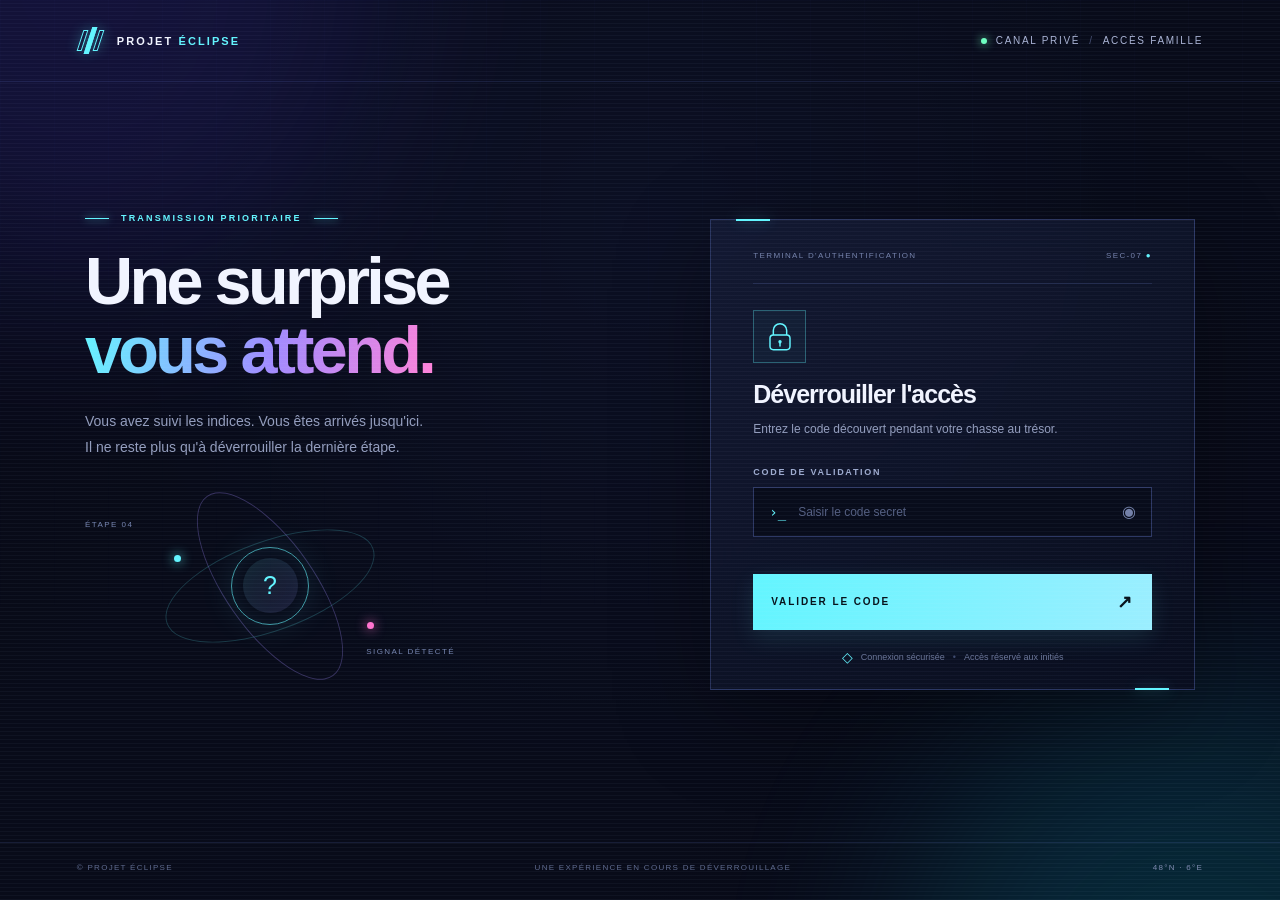
==== index.html @ 893fe419 "Add files via upload" ====
<!doctype html>
<html lang="fr">
<head>
  <meta charset="utf-8">
  <meta name="viewport" content="width=device-width, initial-scale=1">
  <meta name="theme-color" content="#080b18">
  <title>Projet Éclipse — Accès confidentiel</title>
  <link rel="stylesheet" href="style.css">
</head>
<body>
  <div class="ambient ambient-one"></div><div class="ambient ambient-two"></div>
  <div class="grid-overlay"></div>
  <header class="topbar">
    <a class="brand" href="#" aria-label="Projet Éclipse, accueil">
      <span class="brand-mark"><span></span><span></span><span></span></span>
      <span>PROJET <b>ÉCLIPSE</b></span>
    </a>
    <div class="top-status"><i></i> CANAL PRIVÉ <span class="status-divider">/</span> ACCÈS FAMILLE</div>
  </header>

  <main class="shell">
    <section class="intro">
      <div class="eyebrow"><span class="eyebrow-line"></span> TRANSMISSION PRIORITAIRE <span class="eyebrow-line"></span></div>
      <h1>Une surprise<br><span>vous attend.</span></h1>
      <p class="intro-copy">Vous avez suivi les indices. Vous êtes arrivés jusqu'ici.<br>Il ne reste plus qu'à déverrouiller la dernière étape.</p>
      <div class="decorative-orbit" aria-hidden="true">
        <div class="orbit orbit-a"></div><div class="orbit orbit-b"></div>
        <div class="orbit-core"><div class="core-inner">?</div></div>
        <span class="orbit-dot dot-a"></span><span class="orbit-dot dot-b"></span>
        <span class="orbit-label label-a">ÉTAPE 04</span><span class="orbit-label label-b">SIGNAL DÉTECTÉ</span>
      </div>
    </section>

    <section class="access-card" aria-labelledby="access-title">
      <div class="card-topline"><span>TERMINAL D'AUTHENTIFICATION</span><span class="card-id">SEC-07 <b>●</b></span></div>
      <div class="lock-icon" aria-hidden="true">
        <svg viewBox="0 0 48 48" fill="none"><path d="M14 21v-7a10 10 0 0 1 20 0v7" stroke="currentColor" stroke-width="2.2"/><rect x="9" y="21" width="30" height="22" rx="5" stroke="currentColor" stroke-width="2.2"/><circle cx="24" cy="31" r="2.5" fill="currentColor"/><path d="M24 33.5v4" stroke="currentColor" stroke-width="2.2" stroke-linecap="round"/></svg>
      </div>
      <h2 id="access-title">Déverrouiller l'accès</h2>
      <p class="card-copy">Entrez le code découvert pendant votre chasse au trésor.</p>
      <form id="code-form" novalidate>
        <label for="secret-code">CODE DE VALIDATION</label>
        <div class="input-wrap">
          <span class="input-prefix">›_</span>
          <input id="secret-code" name="code" type="password" placeholder="Saisir le code secret" autocomplete="off" spellcheck="false" required>
          <button class="reveal-toggle" id="toggle-code" type="button" aria-label="Afficher ou masquer le code">◉</button>
        </div>
        <p class="error-message" id="error-message" role="alert" aria-live="polite"></p>
        <button class="unlock-button" type="submit"><span>VALIDER LE CODE</span><span class="button-arrow">↗</span></button>
      </form>
      <div class="card-foot"><span class="tiny-shield">◇</span> Connexion sécurisée <span class="foot-dot">•</span> Accès réservé aux initiés</div>
    </section>
  </main>

  <footer class="footer"><span>© PROJET ÉCLIPSE</span><span>UNE EXPÉRIENCE EN COURS DE DÉVERROUILLAGE</span><span class="footer-coordinates">48°N · 6°E</span></footer>
  <div class="scanline" aria-hidden="true"></div>
  <script src="script.js"></script>
</body>
</html>
---- style.css ----
:root {
  --bg: #080b18; --panel: rgba(15, 20, 40, .82); --line: rgba(126, 151, 255, .2);
  --text: #f1f4ff; --muted: #939dbd; --cyan: #63f5ff; --violet: #a18bff;
  --pink: #ff73ce; --font: Inter, "Segoe UI", Roboto, Helvetica, Arial, sans-serif;
}
* { box-sizing: border-box; }
html { min-height: 100%; }
body { margin: 0; min-height: 100vh; background: var(--bg); color: var(--text); font-family: var(--font); overflow-x: hidden; }
body::before { content:""; position:fixed; inset:0; pointer-events:none; opacity:.22; z-index:-1; background: radial-gradient(ellipse at 50% 25%, #1b2350 0%, transparent 58%), linear-gradient(135deg,#080b18,#0b1024 50%,#090b19); }
.ambient { position:fixed; width:38rem; height:38rem; border-radius:50%; filter:blur(100px); opacity:.14; pointer-events:none; z-index:-1; animation: float 14s ease-in-out infinite alternate; }
.ambient-one { background:#5c46ff; top:-20rem; left:-14rem; }
.ambient-two { background:#00d9f5; bottom:-25rem; right:-14rem; animation-delay:-5s; }
.grid-overlay { position:fixed; inset:0; z-index:-1; pointer-events:none; opacity:.16; background-image:linear-gradient(rgba(125,150,255,.12) 1px,transparent 1px),linear-gradient(90deg,rgba(125,150,255,.12) 1px,transparent 1px); background-size:54px 54px; mask-image:linear-gradient(to bottom,black,transparent 85%); }
.topbar { height:82px; padding:0 clamp(22px,6vw,90px); display:flex; align-items:center; justify-content:space-between; border-bottom:1px solid rgba(132,151,255,.13); position:relative; z-index:2; }
.brand { display:flex; align-items:center; gap:13px; color:var(--text); text-decoration:none; letter-spacing:.19em; font-size:11px; font-weight:600; }
.brand b { color:var(--cyan); font-weight:800; }
.brand-mark { width:27px; height:27px; display:flex; align-items:center; justify-content:center; gap:3px; transform:skew(-18deg); }
.brand-mark span { display:block; height:21px; width:5px; border:1px solid var(--cyan); box-shadow:0 0 12px #63f5ff55; }
.brand-mark span:nth-child(2) { height:27px; background:#63f5ff; }
.top-status { color:#a9b3d4; font-size:10px; letter-spacing:.17em; display:flex; align-items:center; gap:9px; }
.top-status i { width:6px; height:6px; background:#6effc1; border-radius:50%; box-shadow:0 0 10px #6effc1; }
.status-divider { color:#485276; }
.shell { width:min(1110px, calc(100% - 44px)); margin:0 auto; min-height:calc(100vh - 140px); display:grid; grid-template-columns:1.05fr .95fr; align-items:center; gap:clamp(36px,7vw,105px); padding:55px 0 70px; }
.intro { position:relative; padding-bottom:20px; }
.eyebrow { display:flex; align-items:center; gap:12px; color:var(--cyan); letter-spacing:.24em; font-size:9px; font-weight:700; }
.eyebrow-line { display:inline-block; width:24px; height:1px; background:var(--cyan); box-shadow:0 0 8px var(--cyan); }
h1 { font-size:clamp(42px,5.2vw,70px); line-height:1.04; letter-spacing:-.055em; margin:24px 0 22px; font-weight:760; }
h1 span, .gift-title span { color:transparent; background:linear-gradient(100deg,#65f5ff 0%,#a18bff 54%,#ff82d8 100%); background-clip:text; -webkit-background-clip:text; }
.intro-copy { color:var(--muted); font-size:14px; line-height:1.9; margin:0; }
.decorative-orbit { position:relative; height:180px; max-width:370px; margin-top:35px; }
.orbit { position:absolute; border:1px solid rgba(99,245,255,.2); border-radius:50%; left:50%; top:50%; transform:translate(-50%,-50%) rotate(-20deg); }
.orbit-a { width:220px; height:90px; }
.orbit-b { width:220px; height:90px; transform:translate(-50%,-50%) rotate(55deg); border-color:rgba(161,139,255,.3); }
.orbit-core { position:absolute; width:78px; height:78px; border:1px solid #63f5ff9c; border-radius:50%; left:50%; top:50%; transform:translate(-50%,-50%); display:grid; place-items:center; box-shadow:0 0 35px #63f5ff1c,inset 0 0 25px #63f5ff13; }
.core-inner { width:55px; height:55px; display:grid; place-items:center; border-radius:50%; background:linear-gradient(135deg,#63f5ff1b,#a18bff22); color:var(--cyan); font-size:25px; }
.orbit-dot { position:absolute; width:7px; height:7px; border-radius:50%; background:var(--cyan); box-shadow:0 0 12px var(--cyan); }
.dot-a { left:24%; top:33%; }.dot-b { right:22%; bottom:26%; background:var(--pink); box-shadow:0 0 12px var(--pink); }
.orbit-label { position:absolute; font-size:8px; color:#7685b0; letter-spacing:.18em; }
.label-a { left:0; top:24px; }.label-b { right:0; bottom:20px; }
.access-card { position:relative; padding:31px clamp(23px,3.3vw,42px) 24px; border:1px solid rgba(126,151,255,.26); background:linear-gradient(145deg,rgba(20,27,53,.88),rgba(10,14,31,.91)); box-shadow:0 25px 90px #0005, inset 0 1px 0 #ffffff08; backdrop-filter:blur(18px); }
.access-card::before,.access-card::after { content:""; position:absolute; width:34px; height:2px; background:var(--cyan); box-shadow:0 0 13px #63f5ff66; }
.access-card::before { top:-1px; left:25px; }.access-card::after { bottom:-1px; right:25px; }
.card-topline { display:flex; justify-content:space-between; color:#7582ab; font-size:8px; letter-spacing:.17em; padding-bottom:23px; border-bottom:1px solid rgba(126,151,255,.14); }
.card-id b { color:var(--cyan); font-size:8px; }
.lock-icon { width:53px; height:53px; border:1px solid #63f5ff50; display:grid; place-items:center; color:var(--cyan); margin:26px 0 17px; background:#63f5ff09; }
.lock-icon svg { width:32px; height:32px; }
.access-card h2 { margin:0; font-size:25px; letter-spacing:-.04em; }
.card-copy { color:var(--muted); font-size:12px; line-height:1.7; margin:10px 0 27px; }
#code-form label { display:block; color:#9eabcf; font-size:9px; font-weight:700; letter-spacing:.19em; margin-bottom:10px; }
.input-wrap { display:flex; align-items:center; border:1px solid rgba(126,151,255,.32); background:#080c1b; transition:border .2s,box-shadow .2s; }
.input-wrap:focus-within { border-color:var(--cyan); box-shadow:0 0 0 3px #63f5ff12,0 0 22px #63f5ff0d; }
.input-prefix { padding-left:15px; color:var(--cyan); font-size:14px; font-family:monospace; }
.input-wrap input { width:100%; min-width:0; border:0; outline:0; background:transparent; color:#f1f4ff; font:inherit; font-size:12px; padding:17px 12px; letter-spacing:.08em; }
.input-wrap input::placeholder { color:#535e80; letter-spacing:0; }
.reveal-toggle { color:#7380a8; border:0; background:none; cursor:pointer; padding:12px 15px; font-size:16px; }
.unlock-button { display:flex; justify-content:space-between; align-items:center; width:100%; margin-top:15px; padding:17px 18px; color:#07121b; background:linear-gradient(100deg,#63f5ff,#9beeff); border:0; cursor:pointer; font-size:10px; font-weight:900; letter-spacing:.19em; box-shadow:0 8px 25px #63f5ff1c; transition:transform .2s,filter .2s,box-shadow .2s; }
.unlock-button:hover { transform:translateY(-2px); filter:brightness(1.07); box-shadow:0 12px 30px #63f5ff30; }
.unlock-button:active { transform:translateY(0); }
.button-arrow { font-size:18px; }
.error-message { min-height:15px; margin:7px 0 0; color:#ff82b8; font-size:11px; }
.input-wrap.invalid { border-color:#ff5d98; animation:shake .3s; }
.card-foot { display:flex; align-items:center; justify-content:center; gap:8px; margin-top:19px; color:#697598; font-size:9px; }
.tiny-shield { color:var(--cyan); font-size:14px; }.foot-dot { color:#3f4b70; }
.footer { display:flex; align-items:center; justify-content:space-between; gap:15px; padding:20px clamp(22px,6vw,90px); border-top:1px solid rgba(132,151,255,.13); color:#5e6a8e; font-size:8px; letter-spacing:.16em; }
.footer-coordinates { color:#7f8ab0; }
.scanline { position:fixed; inset:0; pointer-events:none; z-index:5; opacity:.08; background:repeating-linear-gradient(to bottom,transparent 0,transparent 3px,#a7c8ff 4px); mix-blend-mode:screen; }
.gift-shell { width:min(950px,calc(100% - 38px)); margin:0 auto; padding:54px 0 40px; text-align:center; min-height:calc(100vh - 140px); }
.success-chip { display:inline-flex; align-items:center; gap:9px; padding:9px 13px; border:1px solid #6effc14a; background:#6effc10a; color:#8dffd0; font-size:9px; letter-spacing:.15em; }
.success-chip span { display:grid; place-items:center; width:17px; height:17px; border-radius:50%; color:#071b17; background:#6effc1; font-weight:900; }
.celebration-symbol { position:relative; width:95px; height:95px; margin:30px auto 25px; display:grid; place-items:center; color:var(--cyan); }
.celebration-symbol svg { width:70px; filter:drop-shadow(0 0 18px #63f5ff60); }
.celebration-ring { position:absolute; inset:0; border:1px solid #63f5ff40; border-radius:50%; }
.ring-one { animation:spin 16s linear infinite; border-top-color:var(--cyan); }.ring-two { inset:9px; border-color:#a18bff55; border-bottom-color:var(--pink); animation:spin 10s linear infinite reverse; }
.gift-shell .eyebrow { justify-content:center; }
.gift-title { font-size:clamp(38px,5.5vw,64px); margin:17px 0 14px; }
.gift-intro { color:var(--muted); font-size:13px; line-height:1.8; max-width:570px; margin:0 auto 34px; }
.prize-card { display:grid; grid-template-columns:.8fr 1.2fr; text-align:left; border:1px solid rgba(126,151,255,.28); background:linear-gradient(145deg,rgba(20,27,53,.9),rgba(10,14,31,.94)); box-shadow:0 25px 80px #0005; overflow:hidden; }
.prize-image { min-height:400px; position:relative; display:grid; place-items:center; overflow:hidden; background:radial-gradient(ellipse at 50% 50%,#493c9b77,transparent 55%),linear-gradient(145deg,#101a3b,#101023); border-right:1px solid #8e9eff20; }
.prize-image::before { content:""; position:absolute; inset:0; opacity:.25; background-image:linear-gradient(#8c9dff1b 1px,transparent 1px),linear-gradient(90deg,#8c9dff1b 1px,transparent 1px); background-size:25px 25px; transform:perspective(300px) rotateX(12deg) scale(1.2); }
.prize-halo { position:absolute; width:220px; height:220px; border:1px solid #63f5ff4a; border-radius:50%; box-shadow:0 0 60px #735dff2b,inset 0 0 55px #63f5ff0e; }
.prize-halo::before,.prize-halo::after { content:""; position:absolute; border:1px solid #a18bff50; border-radius:50%; inset:17px -15px; transform:rotate(42deg); }.prize-halo::after { transform:rotate(-42deg); border-color:#63f5ff45; }
.vr-visor { z-index:1; position:relative; width:205px; height:108px; border-radius:30px 30px 40px 40px; background:linear-gradient(145deg,#d6e7ff,#58688e 28%,#111a31 48%,#252f50 73%,#080d1b); transform:rotate(-8deg); box-shadow:inset 0 4px 8px #fff9,inset 0 -12px 16px #0009,0 25px 38px #0009,0 0 35px #8e81ff33; border:2px solid #9cadd7; }
.visor-glass { position:absolute; inset:16px 14px 17px; border-radius:23px 23px 30px 30px; background:linear-gradient(130deg,#10172b,#182b52 45%,#0a1226); border:1px solid #63f5ff75; box-shadow:inset 0 0 22px #63f5ff2c; overflow:hidden; }
.visor-glass::before { content:""; position:absolute; width:90px; height:160px; left:18px; top:-40px; transform:rotate(38deg); background:linear-gradient(90deg,transparent,#a3eaff20,transparent); }
.visor-side { position:absolute; width:16px; height:55px; right:-10px; top:20px; background:#6b7ba2; border:1px solid #c6d6f7; border-radius:5px; }
.vr-controller { z-index:2; position:absolute; width:18px; height:63px; bottom:95px; background:linear-gradient(90deg,#111a2e,#66759d,#10182b); border:1px solid #8499cc; border-radius:10px; box-shadow:0 8px 20px #0007; }
.vr-controller::before { content:""; position:absolute; width:26px; height:20px; left:-5px; top:-7px; border:1px solid #9bb1e7; border-radius:50%; background:#263354; }
.controller-left { left:calc(50% - 100px); transform:rotate(-27deg); }.controller-right { right:calc(50% - 100px); transform:rotate(25deg); }
.image-tag { position:absolute; bottom:19px; left:20px; color:#8c9abd; font-size:8px; letter-spacing:.18em; z-index:2; }
.prize-content { padding:clamp(24px,3.5vw,42px); }
.prize-kicker { color:var(--cyan); font-size:9px; letter-spacing:.2em; font-weight:800; margin:0 0 13px; }
.prize-content h2 { font-size:clamp(30px,4vw,43px); line-height:1.08; letter-spacing:-.05em; margin:0 0 18px; }
.prize-content h2 span { color:var(--violet); }
.prize-description { color:#a3adca; font-size:12px; line-height:1.9; margin:0 0 25px; }
.prize-description strong { color:#e9eaff; }
.prize-features { display:grid; gap:15px; padding:20px 0; border-top:1px solid #8e9eff20; border-bottom:1px solid #8e9eff20; }
.prize-features > div { display:flex; align-items:center; gap:13px; }
.feature-icon { display:grid; place-items:center; width:34px; height:34px; flex-shrink:0; border:1px solid #63f5ff38; color:var(--cyan); background:#63f5ff09; font-size:19px; }
.prize-features b,.prize-features small { display:block; }.prize-features b { font-size:9px; letter-spacing:.14em; }.prize-features small { margin-top:4px; color:#7e89ad; font-size:10px; }
.gift-note { display:flex; gap:10px; align-items:flex-start; margin-top:21px; padding:13px; background:#a18bff0b; border-left:2px solid var(--violet); }
.gift-note > span { color:var(--violet); }.gift-note p { margin:0; color:#9da8c7; font-size:10px; line-height:1.7; }.gift-note b { color:#dfe4ff; }
.closing-line { margin:30px 0 14px; color:var(--cyan); font-size:9px; letter-spacing:.19em; }.closing-line span { color:#7582a8; }
.back-link { display:inline-block; color:#8c98bb; text-decoration:none; font-size:10px; padding:10px; transition:color .2s; }.back-link:hover { color:var(--cyan); }
.confetti-layer { position:fixed; inset:0; pointer-events:none; overflow:hidden; z-index:10; }
.confetti { position:absolute; top:-15px; width:5px; height:10px; opacity:.8; animation:fall linear forwards; }
@keyframes float { to { transform:translate(45px,35px) scale(1.12); } }
@keyframes spin { to { transform:rotate(360deg); } }
@keyframes shake { 25%,75% { transform:translateX(-3px); } 50% { transform:translateX(3px); } }
@keyframes fall { to { transform:translateY(110vh) rotate(700deg); opacity:.2; } }
@media (max-width:760px) {
  .topbar { height:68px; padding:0 20px; }.top-status { font-size:8px; letter-spacing:.1em; }.brand { font-size:9px; letter-spacing:.12em; gap:8px; }
  .shell { grid-template-columns:1fr; gap:22px; padding:42px 0 45px; width:min(480px,calc(100% - 34px)); }
  .intro { text-align:center; }.intro .eyebrow { justify-content:center; }.intro h1 { margin-top:18px; }.intro-copy { font-size:12px; }.decorative-orbit { height:125px; margin:17px auto 0; max-width:300px; }.orbit-a,.orbit-b { width:170px; height:70px; }.orbit-core { width:62px; height:62px; }.core-inner { width:44px; height:44px; }.orbit-label { font-size:7px; }
  .access-card { padding:24px 22px 20px; }.lock-icon { margin-top:21px; }.footer { padding:17px 20px; flex-wrap:wrap; justify-content:center; font-size:7px; }.footer > span:nth-child(2) { display:none; }
  .gift-shell { padding-top:35px; }.gift-title { font-size:clamp(35px,9vw,52px); }.gift-intro { font-size:12px; margin-bottom:25px; }
  .prize-card { grid-template-columns:1fr; }.prize-image { min-height:275px; border-right:0; border-bottom:1px solid #8e9eff20; }.prize-halo { width:175px; height:175px; }.vr-visor { transform:scale(.82) rotate(-8deg); }.vr-controller { bottom:55px; }.prize-content { padding:25px 22px; }.closing-line { line-height:1.8; }.closing-line span { display:block; margin-top:4px; }
}
@media (prefers-reduced-motion: reduce) { *,*::before,*::after { animation-duration:.01ms!important; animation-iteration-count:1!important; scroll-behavior:auto!important; } }
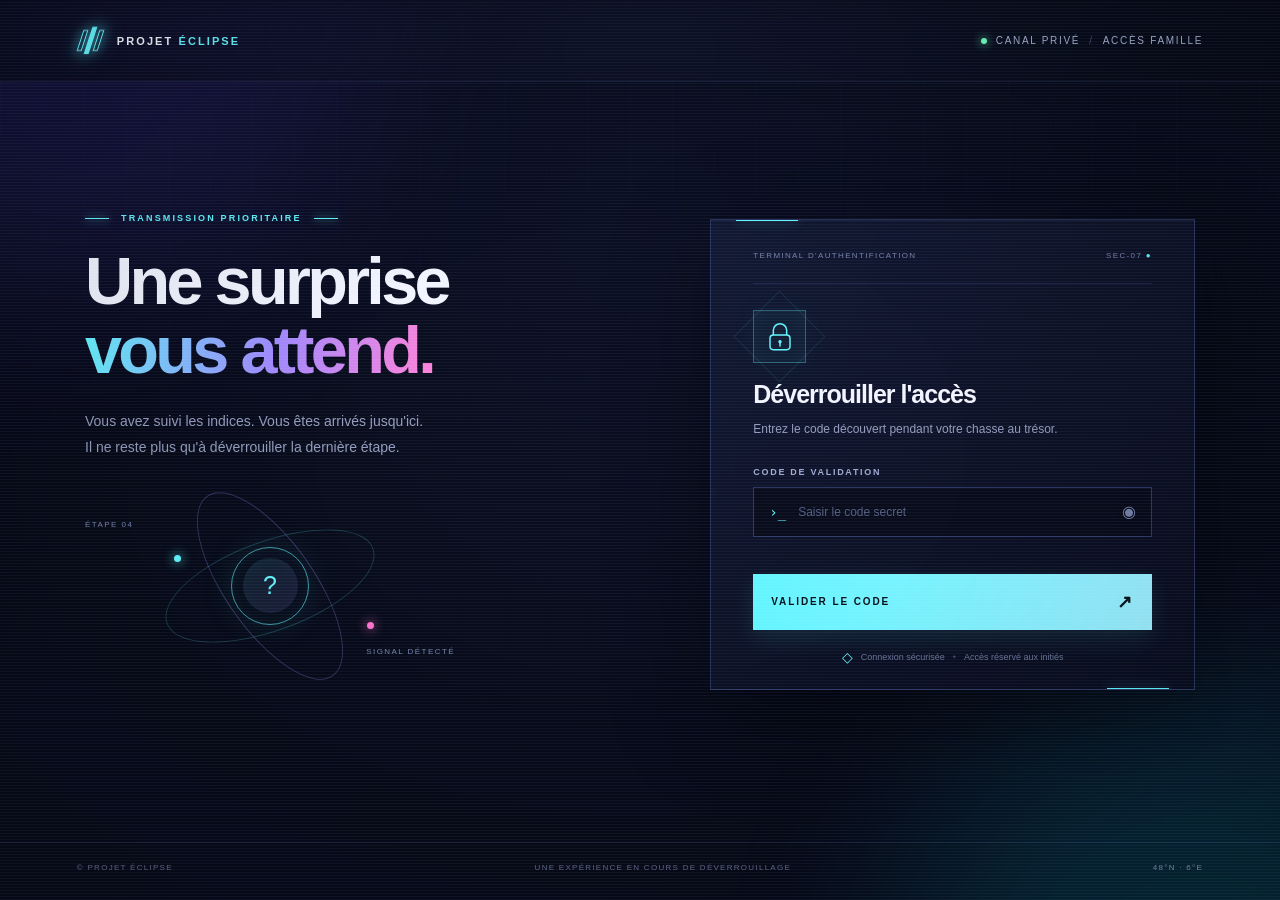
==== commit 2c70515d: "Add files via upload" ====
--- a/index.html
+++ b/index.html
@@ -8,6 +8,15 @@
   <link rel="stylesheet" href="style.css">
 </head>
 <body>
+  <div class="loading-screen" id="loading-screen" aria-label="Chargement du terminal">
+    <div class="loader-inner">
+      <div class="loader-emblem"><span>✦</span></div>
+      <div class="loader-title">INITIALISATION DU TERMINAL</div>
+      <div class="loader-subtitle">SYNCHRONISATION DU SIGNAL...</div>
+      <div class="loader-track"><div class="loader-progress"></div></div>
+      <div class="loader-percent" id="loader-percent">00%</div>
+    </div>
+  </div>
   <div class="ambient ambient-one"></div><div class="ambient ambient-two"></div>
   <div class="grid-overlay"></div>
   <header class="topbar">
--- a/style.css
+++ b/style.css
@@ -116,3 +116,127 @@
   .prize-card { grid-template-columns:1fr; }.prize-image { min-height:275px; border-right:0; border-bottom:1px solid #8e9eff20; }.prize-halo { width:175px; height:175px; }.vr-visor { transform:scale(.82) rotate(-8deg); }.vr-controller { bottom:55px; }.prize-content { padding:25px 22px; }.closing-line { line-height:1.8; }.closing-line span { display:block; margin-top:4px; }
 }
 @media (prefers-reduced-motion: reduce) { *,*::before,*::after { animation-duration:.01ms!important; animation-iteration-count:1!important; scroll-behavior:auto!important; } }
+
+
+/* === ÉDITION CINÉMATIQUE SCI-FI === */
+:root { --electric:#6af7ff; --plasma:#9d7bff; --hotpink:#ff69d4; }
+body { isolation:isolate; }
+body::after {
+  content:""; position:fixed; inset:0; pointer-events:none; z-index:6; opacity:.13;
+  background:radial-gradient(ellipse at center,transparent 35%,#000 100%);
+}
+.grid-overlay { opacity:.22; background-size:42px 42px; animation:grid-drift 24s linear infinite; }
+.topbar { backdrop-filter:blur(14px); background:linear-gradient(90deg,#080b18c9,#10152a77,#080b18c9); }
+.brand-mark { filter:drop-shadow(0 0 8px #63f5ff66); }
+.brand-mark span:nth-child(2) { box-shadow:0 0 16px #63f5ff88; }
+.top-status { text-shadow:0 0 14px #63f5ff22; }
+.eyebrow { text-shadow:0 0 14px #63f5ff40; }
+.access-card { overflow:hidden; box-shadow:0 25px 90px #0007, inset 0 1px 0 #ffffff0c, 0 0 50px #6d70ff08; }
+.access-card::before,.access-card::after { width:62px; height:2px; }
+.access-card::before { animation:corner-pulse 3s ease-in-out infinite alternate; }
+.access-card::after { animation:corner-pulse 3s ease-in-out infinite alternate-reverse; }
+.access-card::marker { display:none; }
+.access-card::selection { background:#63f5ff55; }
+.lock-icon { position:relative; box-shadow:0 0 28px #63f5ff0b,inset 0 0 22px #63f5ff0a; }
+.lock-icon::after { content:""; position:absolute; inset:-7px; border:1px solid #63f5ff19; transform:rotate(45deg); }
+.input-wrap { position:relative; }
+.input-wrap::after { content:""; position:absolute; top:0; bottom:0; left:-30%; width:20%; pointer-events:none; background:linear-gradient(90deg,transparent,#63f5ff12,transparent); transform:skewX(-20deg); }
+.input-wrap:focus-within::after { animation:input-scan 1.2s ease-out; }
+.unlock-button { position:relative; overflow:hidden; }
+.unlock-button::before { content:""; position:absolute; top:-100%; left:-30%; width:20%; height:300%; background:#ffffff38; transform:rotate(25deg); transition:left .55s ease; }
+.unlock-button:hover::before { left:130%; }
+.unlock-button::after { content:""; position:absolute; inset:0; border:1px solid #ffffff50; opacity:0; transition:opacity .2s; }
+.unlock-button:hover::after { opacity:1; }
+.decorative-orbit { filter:drop-shadow(0 0 18px #63f5ff0c); }
+.orbit-a { animation:orbit-tilt 14s ease-in-out infinite alternate; }
+.orbit-b { animation:orbit-tilt 17s ease-in-out infinite alternate-reverse; }
+.orbit-dot { animation:dot-pulse 2s ease-in-out infinite alternate; }
+.scanline { opacity:.11; background:repeating-linear-gradient(to bottom,transparent 0,transparent 2px,#a7c8ff 3px); }
+.footer { position:relative; z-index:2; }
+
+/* Loading screen */
+.loading-screen { position:fixed; inset:0; z-index:1000; display:grid; place-items:center; background:#060815; opacity:1; visibility:visible; transition:opacity .45s ease,visibility .45s ease; }
+.loading-screen.is-hidden { opacity:0; visibility:hidden; pointer-events:none; }
+.loader-inner { width:min(330px,80vw); text-align:center; }
+.loader-emblem { width:72px; height:72px; margin:0 auto 25px; position:relative; display:grid; place-items:center; color:var(--cyan); font-size:28px; border:1px solid #63f5ff55; transform:rotate(45deg); box-shadow:0 0 35px #63f5ff18,inset 0 0 20px #63f5ff0c; }
+.loader-emblem span { transform:rotate(-45deg); }
+.loader-emblem::before,.loader-emblem::after { content:""; position:absolute; inset:-8px; border:1px solid #a18bff55; animation:spin 4s linear infinite; }
+.loader-emblem::after { inset:-15px; border-color:#63f5ff24; animation-direction:reverse; animation-duration:7s; }
+.loader-title { color:#dfe9ff; font-size:10px; letter-spacing:.32em; margin-bottom:9px; }
+.loader-subtitle { color:#65749b; font-size:9px; letter-spacing:.14em; }
+.loader-track { height:2px; margin-top:24px; background:#222945; overflow:hidden; }
+.loader-progress { width:35%; height:100%; background:linear-gradient(90deg,var(--cyan),var(--plasma),var(--hotpink)); box-shadow:0 0 14px var(--cyan); animation:loader-progress .95s ease-in-out forwards; }
+.loader-percent { color:var(--cyan); font:10px monospace; text-align:right; margin-top:9px; }
+
+/* Code success: short cinematic access sequence */
+.access-flash { position:fixed; inset:0; z-index:900; pointer-events:none; background:#d8ffff; animation:access-flash .55s ease-out forwards; }
+.access-flash::before { content:""; position:absolute; inset:0; background:repeating-linear-gradient(0deg,transparent 0 5px,#11152b20 6px 7px); }
+.access-flash::after { content:"ACCESS GRANTED  //  SIGNAL CONFIRMED"; position:absolute; left:50%; top:50%; transform:translate(-50%,-50%); color:#07121b; font:900 clamp(11px,2vw,18px) monospace; letter-spacing:.18em; white-space:nowrap; animation:grant-text .52s ease-out forwards; }
+body.transitioning { overflow:hidden; }
+body.transitioning .shell { animation:terminal-exit .68s cubic-bezier(.2,.8,.2,1) forwards; }
+body.transitioning .topbar,body.transitioning .footer { animation:fade-out .35s ease forwards; }
+
+/* Gift page cinematic arrival */
+.gift-page .gift-shell { position:relative; z-index:1; }
+.gift-page .gift-shell.reveal-ready .success-chip { animation:chip-appear .65s .05s both; }
+.gift-page .gift-shell.reveal-ready .celebration-symbol { animation:emblem-appear .85s .15s both; }
+.gift-page .gift-shell.reveal-ready > .eyebrow { animation:fade-rise .6s .3s both; }
+.gift-page .gift-shell.reveal-ready .gift-title { animation:title-appear .8s .35s both; }
+.gift-page .gift-shell.reveal-ready .gift-intro { animation:fade-rise .65s .55s both; }
+.gift-page .gift-shell.reveal-ready .prize-card { animation:prize-materialize 1.05s .68s cubic-bezier(.16,1,.3,1) both; }
+.gift-page .gift-shell.reveal-ready .closing-line { animation:fade-rise .7s 1.15s both; }
+.gift-page .gift-shell.reveal-ready .back-link { animation:fade-rise .7s 1.3s both; }
+.gift-page .prize-card { position:relative; }
+.gift-page .prize-card::before { content:""; position:absolute; z-index:4; inset:0; pointer-events:none; border:1px solid #63f5ff00; animation:prize-border 2.3s 1.4s ease-out both; }
+.gift-page .prize-image { isolation:isolate; }
+.gift-page .prize-image::after { content:""; position:absolute; z-index:1; inset:-30% -100%; background:linear-gradient(110deg,transparent 40%,#8bfaff15 48%,#ffffff23 50%,#a18bff15 52%,transparent 60%); transform:translateX(-70%) rotate(8deg); animation:prize-sweep 1.3s 1.45s ease-out forwards; pointer-events:none; }
+.gift-page .prize-halo { animation:halo-breathe 4s 1.2s ease-in-out infinite alternate; }
+.gift-page .vr-visor { animation:visor-float 5s 1.4s ease-in-out infinite; }
+.gift-page .vr-controller.controller-left { animation:controller-left 5s 1.4s ease-in-out infinite; }
+.gift-page .vr-controller.controller-right { animation:controller-right 5s 1.4s ease-in-out infinite; }
+.gift-page .celebration-symbol svg { animation:seal-glow 3s 1.1s ease-in-out infinite alternate; }
+.gift-page .prize-kicker::before { content:"▰ "; color:var(--hotpink); }
+.gift-page .prize-content h2 span { text-shadow:0 0 24px #a18bff40; }
+.gift-page .gift-note { animation:note-glow 4s 2s ease-in-out infinite alternate; }
+.gift-page .gift-note > span { animation:star-twinkle 2s 2s ease-in-out infinite; }
+.confetti { box-shadow:0 0 8px currentColor; }
+.confetti-glow { position:absolute; top:-10vh; width:2px; height:15vh; background:linear-gradient(transparent,#63f5ff,transparent); opacity:.65; animation:fall linear forwards; }
+.hud-corner { position:fixed; width:28px; height:28px; border-color:#63f5ff40; border-style:solid; z-index:2; pointer-events:none; opacity:.65; }
+.hud-tl { top:98px; left:clamp(12px,3vw,42px); border-width:1px 0 0 1px; }
+.hud-tr { top:98px; right:clamp(12px,3vw,42px); border-width:1px 1px 0 0; }
+.hud-bl { bottom:54px; left:clamp(12px,3vw,42px); border-width:0 0 1px 1px; }
+.hud-br { bottom:54px; right:clamp(12px,3vw,42px); border-width:0 1px 1px 0; }
+@keyframes grid-drift { to { background-position:42px 42px; } }
+@keyframes corner-pulse { from { opacity:.5; box-shadow:0 0 5px #63f5ff33; } to { opacity:1; box-shadow:0 0 16px #63f5ff99; } }
+@keyframes input-scan { from { left:-30%; } to { left:130%; } }
+@keyframes orbit-tilt { from { filter:brightness(.8); } to { filter:brightness(1.25); } }
+@keyframes dot-pulse { to { transform:scale(1.7); opacity:.55; } }
+@keyframes loader-progress { from { width:4%; } to { width:100%; } }
+@keyframes access-flash { 0% { opacity:0; } 18% { opacity:.9; } 100% { opacity:0; } }
+@keyframes grant-text { 0% { opacity:0; letter-spacing:.45em; } 25% { opacity:1; } 100% { opacity:0; letter-spacing:.18em; } }
+@keyframes terminal-exit { 0% { opacity:1; transform:scale(1); filter:blur(0); } 45% { opacity:1; transform:scale(1.025); filter:blur(0); } 100% { opacity:0; transform:scale(.96) translateY(-8px); filter:blur(8px); } }
+@keyframes fade-out { to { opacity:0; } }
+@keyframes chip-appear { from { opacity:0; transform:translateY(12px) scale(.92); filter:blur(5px); } to { opacity:1; transform:none; filter:blur(0); } }
+@keyframes emblem-appear { 0% { opacity:0; transform:scale(.3) rotate(-100deg); filter:blur(12px); } 70% { opacity:1; transform:scale(1.08) rotate(8deg); filter:blur(0); } 100% { transform:scale(1) rotate(0); } }
+@keyframes fade-rise { from { opacity:0; transform:translateY(18px); filter:blur(5px); } to { opacity:1; transform:translateY(0); filter:blur(0); } }
+@keyframes title-appear { 0% { opacity:0; transform:translateY(22px) scale(.96); filter:blur(9px); text-shadow:0 0 30px #63f5ff; } 100% { opacity:1; transform:none; filter:blur(0); text-shadow:none; } }
+@keyframes prize-materialize { 0% { opacity:0; transform:translateY(35px) scale(.96); filter:blur(12px) brightness(2); } 65% { opacity:1; filter:blur(0) brightness(1.3); } 100% { opacity:1; transform:none; filter:blur(0) brightness(1); } }
+@keyframes prize-border { 0% { border-color:#63f5ff00; box-shadow:inset 0 0 0 #63f5ff00; } 25% { border-color:#63f5ffcc; box-shadow:inset 0 0 50px #63f5ff15,0 0 35px #63f5ff16; } 100% { border-color:#63f5ff00; box-shadow:inset 0 0 0 #63f5ff00; } }
+@keyframes prize-sweep { 0% { transform:translateX(-75%) rotate(8deg); } 100% { transform:translateX(75%) rotate(8deg); } }
+@keyframes halo-breathe { from { transform:scale(.96); box-shadow:0 0 40px #735dff1b,inset 0 0 30px #63f5ff0b; } to { transform:scale(1.06); box-shadow:0 0 75px #735dff4a,inset 0 0 45px #63f5ff1a; } }
+@keyframes visor-float { 0%,100% { transform:translateY(0) rotate(-8deg); } 50% { transform:translateY(-9px) rotate(-5deg); } }
+@keyframes controller-left { 0%,100% { transform:translateY(0) rotate(-27deg); } 50% { transform:translateY(-5px) rotate(-22deg); } }
+@keyframes controller-right { 0%,100% { transform:translateY(0) rotate(25deg); } 50% { transform:translateY(-7px) rotate(30deg); } }
+@keyframes seal-glow { from { filter:drop-shadow(0 0 10px #63f5ff35); } to { filter:drop-shadow(0 0 24px #63f5ffb0); } }
+@keyframes note-glow { from { background:#a18bff08; } to { background:#a18bff17; } }
+@keyframes star-twinkle { 0%,100% { opacity:.6; transform:scale(.9); } 50% { opacity:1; transform:scale(1.25); } }
+@media (max-width:760px) {
+  .hud-corner { display:none; }
+  .loader-emblem { width:62px; height:62px; }
+  .gift-page .prize-image::after { animation-duration:.8s; }
+}
+@media (prefers-reduced-motion: reduce) {
+  .gift-page .gift-shell.reveal-ready *, .gift-page .prize-image::after, .gift-page .prize-card::before,
+  .gift-page .prize-halo, .gift-page .vr-visor, .gift-page .vr-controller, .gift-page .celebration-symbol svg,
+  .ambient,.grid-overlay,.orbit-a,.orbit-b,.orbit-dot { animation:none!important; }
+}
